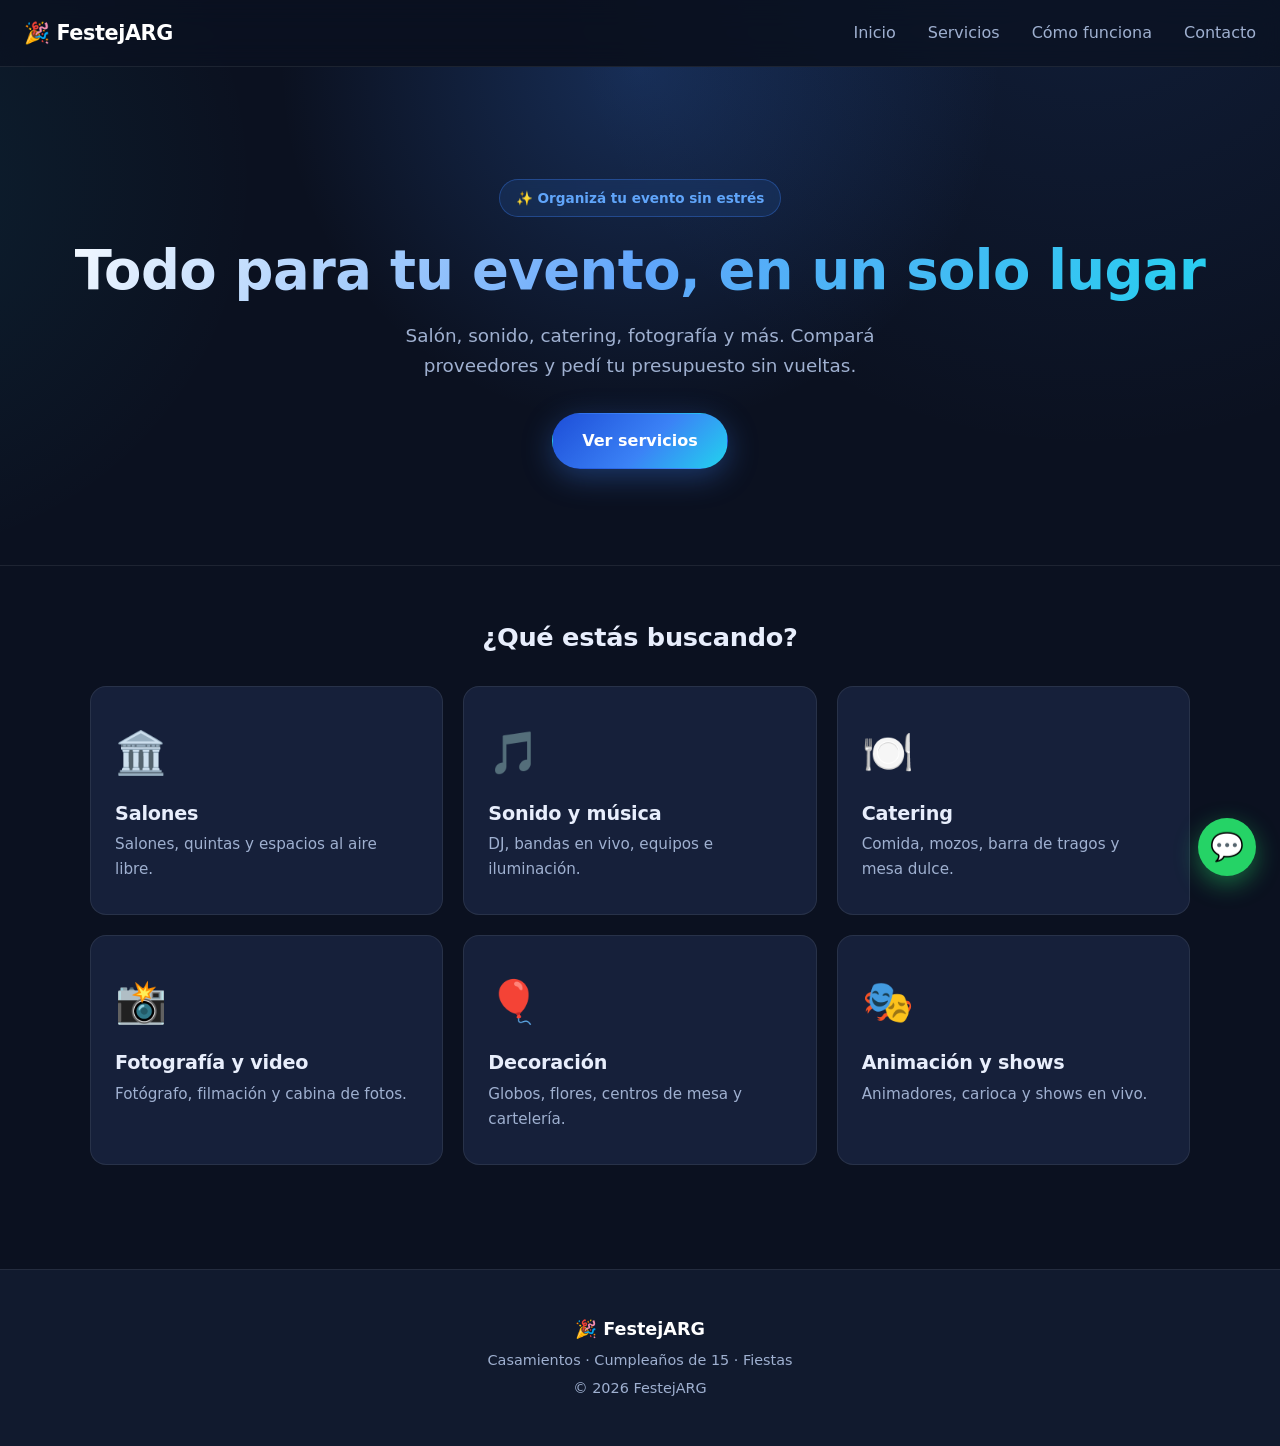
==== frontend/index.html @ 8a69b91c "Inicializa FestejARG: frontend completo con tema oscuro y datos de proveedores" ====
<!DOCTYPE html>
<html lang="es">
<head>
    <meta charset="UTF-8">
    <meta name="viewport" content="width=device-width, initial-scale=1.0">
    <title>FestejARG — Todo para tu evento en un solo lugar</title>
    <meta name="description" content="Contratá salón, sonido, catering, fotógrafo y más para tu casamiento, cumpleaños de 15 o fiesta.">
    <link rel="stylesheet" href="css/estilos.css">
</head>
<body>

    <!-- ===== HEADER (en todas las páginas) ===== -->
    <header class="header">
        <a href="index.html" class="logo">🎉 FestejARG</a>
        <nav class="nav" id="nav">
            <a href="index.html">Inicio</a>
            <a href="servicios.html">Servicios</a>
            <a href="como-funciona.html">Cómo funciona</a>
            <a href="contacto.html">Contacto</a>
        </nav>
        <button class="nav-toggle" id="navToggle" aria-label="Abrir menú">☰</button>
    </header>

    <main>
        <!-- ===== HERO ===== -->
        <section class="hero">
            <span class="hero-badge">✨ Organizá tu evento sin estrés</span>
            <h1>Todo para tu evento, en un solo lugar</h1>
            <p>Salón, sonido, catering, fotografía y más. Compará proveedores y pedí tu presupuesto sin vueltas.</p>
            <a href="servicios.html" class="btn btn-primary">Ver servicios</a>
        </section>

        <!-- ===== CATEGORÍAS ===== -->
        <section class="categorias">
            <h2>¿Qué estás buscando?</h2>
            <div class="grid-categorias" id="gridCategorias">
                <!-- Las tarjetas se generan desde js/datos.js -->
            </div>
        </section>
    </main>

    <!-- ===== FOOTER (en todas las páginas) ===== -->
    <footer class="footer">
        <p>🎉 FestejARG</p>
        <p>Casamientos · Cumpleaños de 15 · Fiestas</p>
        <p>&copy; 2026 FestejARG</p>
    </footer>

    <!-- ===== BOTÓN FLOTANTE WHATSAPP ===== -->
    <a href="https://wa.me/5490000000000" class="whatsapp-float" target="_blank" aria-label="Contactar por WhatsApp">💬</a>

    <script src="js/datos.js"></script>
    <script src="js/main.js"></script>
</body>
</html>
---- frontend/css/estilos.css ----
/* ============================================================
   FestejARG — Hoja de estilos
   Tema oscuro profesional con acentos en azul.
   Mobile-first + responsive.
   ============================================================ */

/* ===== Variables de marca ===== */
:root {
    /* Azules / tema oscuro */
    --azul:          #3b82f6;   /* azul principal (acento) */
    --azul-claro:    #60a5fa;   /* azul para hover / brillos */
    --azul-profundo: #1d4ed8;   /* azul fuerte */
    --cian:          #22d3ee;   /* acento secundario (degradés) */

    /* Fondos oscuros */
    --fondo:         #0b1120;   /* fondo general (casi negro azulado) */
    --fondo-2:       #111a2e;   /* fondo de secciones */
    --superficie:    #16203a;   /* tarjetas / superficies */
    --superficie-2:  #1c2947;   /* hover de superficies */
    --borde:         rgba(255, 255, 255, 0.08);

    /* Texto */
    --texto:         #e8eefc;   /* texto principal */
    --texto-suave:   #9fb0d0;   /* texto secundario */

    /* Efectos */
    --sombra:        0 10px 30px rgba(0, 0, 0, 0.45);
    --sombra-azul:   0 8px 30px rgba(59, 130, 246, 0.35);
    --radio:         16px;
    --grad: linear-gradient(135deg, var(--azul-profundo), var(--azul) 55%, var(--cian));
    --transicion:    0.25s ease;
}

/* ===== Reset ===== */
* { margin: 0; padding: 0; box-sizing: border-box; }

html { scroll-behavior: smooth; }

body {
    font-family: 'Segoe UI', system-ui, -apple-system, sans-serif;
    color: var(--texto);
    background: var(--fondo);
    line-height: 1.65;
    /* Sutil resplandor azul de fondo */
    background-image:
        radial-gradient(900px circle at 85% -10%, rgba(59, 130, 246, 0.12), transparent 60%),
        radial-gradient(700px circle at -10% 20%, rgba(34, 211, 238, 0.08), transparent 55%);
    background-attachment: fixed;
}

h1, h2, h3 { line-height: 1.25; letter-spacing: -0.01em; }

a { color: var(--azul-claro); }

/* ===== Header ===== */
.header {
    display: flex;
    align-items: center;
    justify-content: space-between;
    padding: 1rem 1.5rem;
    background: rgba(11, 17, 32, 0.72);
    backdrop-filter: blur(14px);
    -webkit-backdrop-filter: blur(14px);
    border-bottom: 1px solid var(--borde);
    color: #fff;
    position: sticky;
    top: 0;
    z-index: 100;
}

.logo {
    color: #fff;
    font-weight: 800;
    font-size: 1.3rem;
    text-decoration: none;
    letter-spacing: -0.02em;
}

.nav { display: none; flex-direction: column; gap: 0.75rem; }
.nav.abierto {
    display: flex;
    position: absolute;
    top: 100%;
    left: 0;
    right: 0;
    background: rgba(11, 17, 32, 0.96);
    backdrop-filter: blur(14px);
    padding: 1rem 1.5rem 1.25rem;
    border-bottom: 1px solid var(--borde);
}
.nav a {
    color: var(--texto-suave);
    text-decoration: none;
    font-weight: 500;
    transition: color var(--transicion);
}
.nav a:hover { color: #fff; }
.nav a.activo { color: var(--azul-claro); font-weight: 700; }

.nav-toggle {
    background: none; border: none; color: #fff;
    font-size: 1.6rem; cursor: pointer; line-height: 1;
}

/* ===== Hero ===== */
.hero {
    padding: 5rem 1.5rem 4.5rem;
    text-align: center;
    position: relative;
    overflow: hidden;
    border-bottom: 1px solid var(--borde);
}
.hero::before {
    content: "";
    position: absolute;
    inset: 0;
    background:
        radial-gradient(600px circle at 50% 0%, rgba(59, 130, 246, 0.25), transparent 60%);
    pointer-events: none;
}
.hero > * { position: relative; z-index: 1; }
.hero-badge {
    display: inline-block;
    margin-bottom: 1.25rem;
    padding: 0.4rem 1rem;
    font-size: 0.85rem;
    font-weight: 600;
    color: var(--azul-claro);
    background: rgba(59, 130, 246, 0.12);
    border: 1px solid rgba(59, 130, 246, 0.35);
    border-radius: 999px;
    backdrop-filter: blur(6px);
}
.hero h1 {
    font-size: 2.1rem;
    margin-bottom: 1rem;
    background: linear-gradient(120deg, #fff, var(--azul-claro), var(--cian));
    -webkit-background-clip: text;
    background-clip: text;
    -webkit-text-fill-color: transparent;
}
.hero p {
    color: var(--texto-suave);
    max-width: 560px;
    margin: 0 auto 2rem;
    font-size: 1.05rem;
}

/* ===== Botones ===== */
.btn {
    display: inline-block;
    padding: 0.85rem 1.8rem;
    border-radius: 999px;
    text-decoration: none;
    font-weight: 600;
    cursor: pointer;
    border: 1px solid transparent;
    transition: transform var(--transicion), box-shadow var(--transicion), background var(--transicion);
}
.btn-primary {
    background: var(--grad);
    color: #fff;
    box-shadow: var(--sombra-azul);
}
.btn-primary:hover { transform: translateY(-2px); box-shadow: 0 12px 36px rgba(59, 130, 246, 0.5); }

/* ===== Encabezado de página interna ===== */
.page-header {
    padding: 3.5rem 1.5rem 2.5rem;
    text-align: center;
    position: relative;
    border-bottom: 1px solid var(--borde);
    background: radial-gradient(700px circle at 50% -40%, rgba(59, 130, 246, 0.2), transparent 60%);
}
.page-header h1 {
    font-size: 2rem;
    margin-bottom: 0.6rem;
    background: linear-gradient(120deg, #fff, var(--azul-claro));
    -webkit-background-clip: text;
    background-clip: text;
    -webkit-text-fill-color: transparent;
}
.page-header p { color: var(--texto-suave); max-width: 640px; margin: 0 auto; }

.volver {
    display: inline-block;
    margin-top: 1.25rem;
    color: var(--azul-claro);
    text-decoration: none;
    font-weight: 600;
    transition: color var(--transicion);
}
.volver:hover { color: #fff; }

/* ===== Categorías ===== */
.categorias { padding: 3.5rem 1.5rem; text-align: center; }
.categorias h2 { margin-bottom: 2rem; font-size: 1.6rem; }

.grid-categorias {
    display: grid;
    grid-template-columns: 1fr;
    gap: 1.25rem;
    max-width: 1100px;
    margin: 0 auto;
}

.card-categoria {
    background: var(--superficie);
    border: 1px solid var(--borde);
    border-radius: var(--radio);
    padding: 2rem 1.5rem;
    text-decoration: none;
    color: var(--texto);
    text-align: left;
    position: relative;
    overflow: hidden;
    transition: transform var(--transicion), border-color var(--transicion), background var(--transicion);
}
.card-categoria::after {
    content: "";
    position: absolute;
    top: 0; left: 0; right: 0;
    height: 3px;
    background: var(--grad);
    transform: scaleX(0);
    transform-origin: left;
    transition: transform var(--transicion);
}
.card-categoria:hover {
    transform: translateY(-6px);
    border-color: rgba(59, 130, 246, 0.5);
    background: var(--superficie-2);
}
.card-categoria:hover::after { transform: scaleX(1); }
.card-categoria .icono {
    font-size: 2.6rem;
    display: inline-block;
    margin-bottom: 0.5rem;
}
.card-categoria h3 { margin: 0.4rem 0 0.4rem; font-size: 1.2rem; }
.card-categoria p { color: var(--texto-suave); font-size: 0.95rem; }

/* ===== Listado de proveedores ===== */
.listado { padding: 3rem 1.5rem; }

.grid-proveedores {
    display: grid;
    grid-template-columns: 1fr;
    gap: 1.25rem;
    max-width: 1100px;
    margin: 0 auto;
}

.card-proveedor {
    background: var(--superficie);
    border: 1px solid var(--borde);
    border-radius: var(--radio);
    padding: 1.6rem;
    text-decoration: none;
    color: var(--texto);
    transition: transform var(--transicion), border-color var(--transicion), background var(--transicion);
    display: flex;
    flex-direction: column;
    gap: 0.4rem;
}
.card-proveedor:hover {
    transform: translateY(-4px);
    border-color: rgba(59, 130, 246, 0.5);
    background: var(--superficie-2);
}
.card-proveedor h3 { color: #fff; font-size: 1.15rem; }
.card-proveedor .zona { font-size: 0.88rem; color: var(--texto-suave); }
.card-proveedor p { color: var(--texto-suave); font-size: 0.95rem; }
.card-proveedor .ver-mas { margin-top: 0.6rem; color: var(--azul-claro); font-weight: 600; }
.card-proveedor .precio-tag {
    color: var(--cian);
    font-weight: 700;
    font-size: 0.9rem;
    margin-top: 0.3rem;
}

.sin-resultados {
    grid-column: 1 / -1;
    text-align: center;
    background: var(--superficie);
    border: 1px solid var(--borde);
    border-radius: var(--radio);
    padding: 2.5rem;
    color: var(--texto-suave);
}
.sin-resultados a { color: var(--azul-claro); font-weight: 600; }

/* ===== Ficha de proveedor ===== */
.ficha {
    max-width: 840px;
    margin: 0 auto;
    padding: 2.5rem 1.5rem;
}
.ficha .volver { margin-bottom: 1.5rem; }

.ficha-cabecera {
    display: flex;
    align-items: center;
    gap: 1.5rem;
    flex-wrap: wrap;
    margin-bottom: 2rem;
    background: var(--superficie);
    border: 1px solid var(--borde);
    border-radius: var(--radio);
    padding: 1.75rem;
}
.ficha-imagen {
    font-size: 3.5rem;
    background: var(--grad);
    border-radius: var(--radio);
    width: 104px;
    height: 104px;
    display: flex;
    align-items: center;
    justify-content: center;
    box-shadow: var(--sombra-azul);
}
.ficha-cabecera h1 { color: #fff; font-size: 1.7rem; }
.ficha-cabecera .zona { color: var(--texto-suave); }
.etiqueta {
    display: inline-block;
    background: rgba(59, 130, 246, 0.18);
    color: var(--azul-claro);
    border: 1px solid rgba(59, 130, 246, 0.4);
    font-size: 0.78rem;
    font-weight: 600;
    padding: 0.25rem 0.8rem;
    border-radius: 999px;
    margin-top: 0.5rem;
}
.precio-desde {
    margin-top: 0.7rem;
    color: var(--cian);
    font-size: 1.05rem;
}
.precio-desde strong { color: #fff; }

.ficha-detalle {
    margin-bottom: 2rem;
    background: var(--superficie);
    border: 1px solid var(--borde);
    border-radius: var(--radio);
    padding: 1.75rem;
}
.ficha-detalle h2 { margin: 1.25rem 0 0.6rem; font-size: 1.15rem; color: var(--azul-claro); }
.ficha-detalle h2:first-child { margin-top: 0; }
.ficha-detalle ul { padding-left: 1.25rem; color: var(--texto-suave); }
.ficha-detalle li { margin: 0.3rem 0; }
.lista-destacados { list-style: none; padding-left: 0; }
.lista-destacados li {
    position: relative;
    padding-left: 1.6rem;
    margin: 0.45rem 0;
}
.lista-destacados li::before {
    content: "✓";
    position: absolute;
    left: 0;
    color: var(--cian);
    font-weight: 700;
}

/* Opciones / menús / combos detallados */
.ficha-opciones { margin-bottom: 2rem; }
.ficha-opciones > h2 { font-size: 1.15rem; color: var(--azul-claro); margin-bottom: 1rem; }
.grid-opciones {
    display: grid;
    grid-template-columns: 1fr;
    gap: 1rem;
}
.opcion {
    background: var(--superficie);
    border: 1px solid var(--borde);
    border-left: 3px solid var(--azul);
    border-radius: 12px;
    padding: 1.1rem 1.25rem;
    transition: border-color var(--transicion), background var(--transicion);
}
.opcion:hover { background: var(--superficie-2); border-left-color: var(--cian); }
.opcion h3 { color: #fff; font-size: 1.05rem; margin-bottom: 0.3rem; }
.opcion p { color: var(--texto-suave); font-size: 0.95rem; }

.ficha-acciones { display: flex; gap: 0.85rem; flex-wrap: wrap; }

.btn-form {
    background: var(--grad);
    color: #fff;
    border: none;
    box-shadow: var(--sombra-azul);
}
.btn-form:hover { transform: translateY(-2px); box-shadow: 0 12px 36px rgba(59, 130, 246, 0.5); }
.btn-wsp {
    background: rgba(37, 211, 102, 0.15);
    color: #4ade80;
    border: 1px solid rgba(37, 211, 102, 0.4);
}
.btn-wsp:hover { background: rgba(37, 211, 102, 0.25); transform: translateY(-2px); }

/* ===== Cómo funciona: pasos ===== */
.pasos {
    display: grid;
    grid-template-columns: 1fr;
    gap: 1.25rem;
    max-width: 1000px;
    margin: 0 auto;
    padding: 3rem 1.5rem;
}
.paso {
    background: var(--superficie);
    border: 1px solid var(--borde);
    border-radius: var(--radio);
    padding: 1.75rem;
    text-align: center;
    transition: transform var(--transicion), border-color var(--transicion);
}
.paso:hover { transform: translateY(-4px); border-color: rgba(59, 130, 246, 0.5); }
.paso-num {
    width: 52px;
    height: 52px;
    margin: 0 auto 1rem;
    background: var(--grad);
    color: #fff;
    border-radius: 50%;
    display: flex;
    align-items: center;
    justify-content: center;
    font-size: 1.4rem;
    font-weight: 800;
    box-shadow: var(--sombra-azul);
}
.paso h3 { margin-bottom: 0.5rem; color: #fff; }
.paso p { color: var(--texto-suave); font-size: 0.95rem; }

/* ===== Llamada a la acción ===== */
.cta {
    text-align: center;
    padding: 3.5rem 1.5rem;
    background: var(--fondo-2);
    border-top: 1px solid var(--borde);
    border-bottom: 1px solid var(--borde);
}
.cta h2 { margin-bottom: 1.5rem; font-size: 1.5rem; }
.cta .btn-primary { background: var(--grad); color: #fff; }

/* ===== Formulario de contacto ===== */
.form-wrap { padding: 3rem 1.5rem; }
.form {
    max-width: 580px;
    margin: 0 auto;
    background: var(--superficie);
    border: 1px solid var(--borde);
    border-radius: var(--radio);
    box-shadow: var(--sombra);
    padding: 2rem;
    display: flex;
    flex-direction: column;
}
.form label { font-weight: 600; margin: 0.9rem 0 0.35rem; color: var(--texto); }
.form input,
.form select,
.form textarea {
    padding: 0.8rem 1rem;
    background: var(--fondo-2);
    border: 1px solid var(--borde);
    border-radius: 10px;
    font-family: inherit;
    font-size: 1rem;
    color: var(--texto);
    transition: border-color var(--transicion), box-shadow var(--transicion);
}
.form input::placeholder,
.form textarea::placeholder { color: #5f6f8f; }
.form input:focus,
.form select:focus,
.form textarea:focus {
    outline: none;
    border-color: var(--azul);
    box-shadow: 0 0 0 3px rgba(59, 130, 246, 0.25);
}
.form select option { background: var(--fondo-2); color: var(--texto); }
.form .btn-form { margin-top: 1.5rem; width: 100%; text-align: center; }

.form-msg { margin-top: 1.1rem; text-align: center; font-weight: 600; }
.form-msg.ok { color: #4ade80; }
.form-msg.error { color: #f87171; }

/* ===== Footer ===== */
.footer {
    background: var(--fondo-2);
    color: var(--texto-suave);
    text-align: center;
    padding: 2.5rem 1.5rem;
    margin-top: 3rem;
    border-top: 1px solid var(--borde);
}
.footer p { margin: 0.3rem 0; font-size: 0.9rem; }
.footer p:first-child { color: #fff; font-weight: 700; font-size: 1.1rem; }

/* ===== Botón flotante WhatsApp ===== */
.whatsapp-float {
    position: fixed;
    bottom: 1.5rem;
    right: 1.5rem;
    background: #25d366;
    color: #fff;
    width: 58px;
    height: 58px;
    border-radius: 50%;
    display: flex;
    align-items: center;
    justify-content: center;
    font-size: 1.7rem;
    text-decoration: none;
    box-shadow: 0 8px 24px rgba(37, 211, 102, 0.45);
    z-index: 100;
    transition: transform var(--transicion);
}
.whatsapp-float:hover { transform: scale(1.1); }

/* ===== Responsive: tablet y desktop ===== */
@media (min-width: 768px) {
    .nav-toggle { display: none; }
    .nav {
        display: flex; flex-direction: row; gap: 2rem;
        position: static; background: none; padding: 0; border: none;
    }
    .hero { padding: 7rem 1.5rem 6rem; }
    .hero h1 { font-size: 3.4rem; }
    .hero p { font-size: 1.15rem; }
    .page-header h1 { font-size: 2.6rem; }
    .grid-categorias { grid-template-columns: repeat(3, 1fr); }
    .grid-proveedores { grid-template-columns: repeat(3, 1fr); }
    .pasos { grid-template-columns: repeat(4, 1fr); }
    .grid-opciones { grid-template-columns: repeat(2, 1fr); }
}
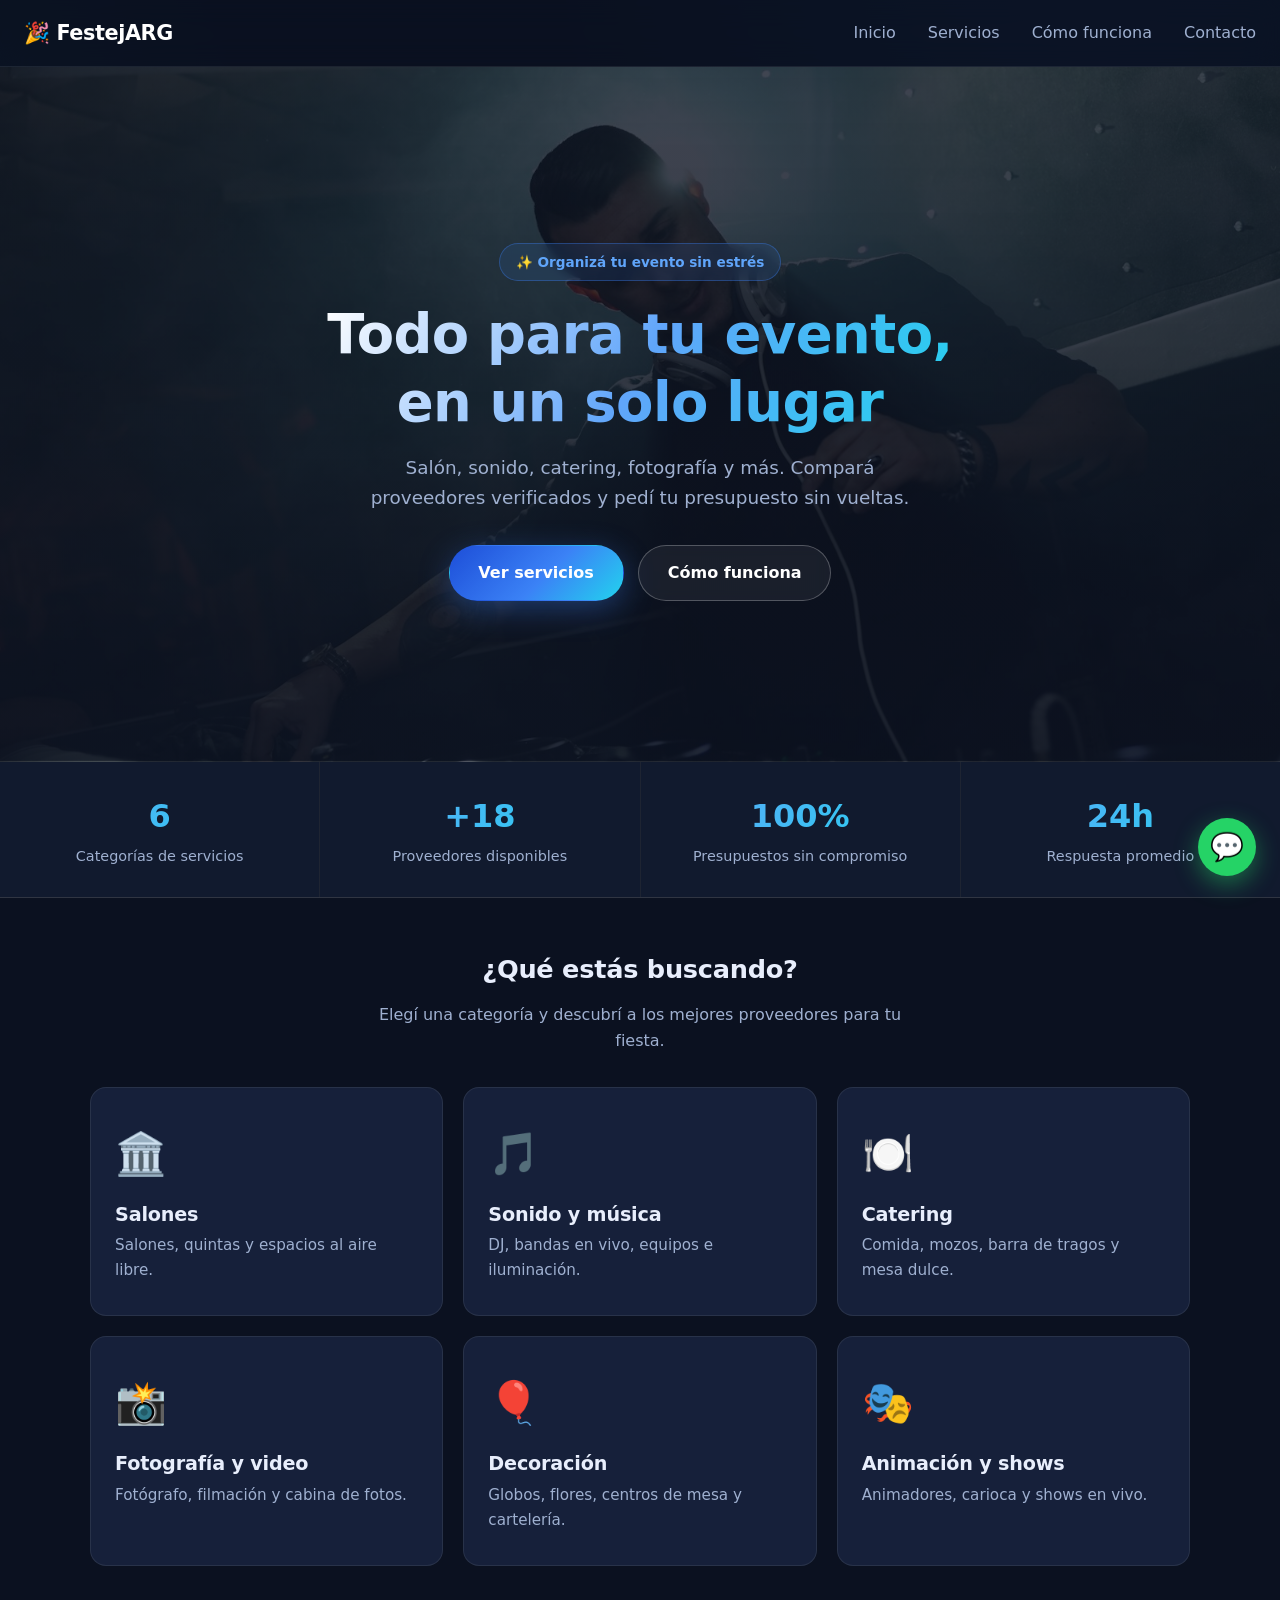
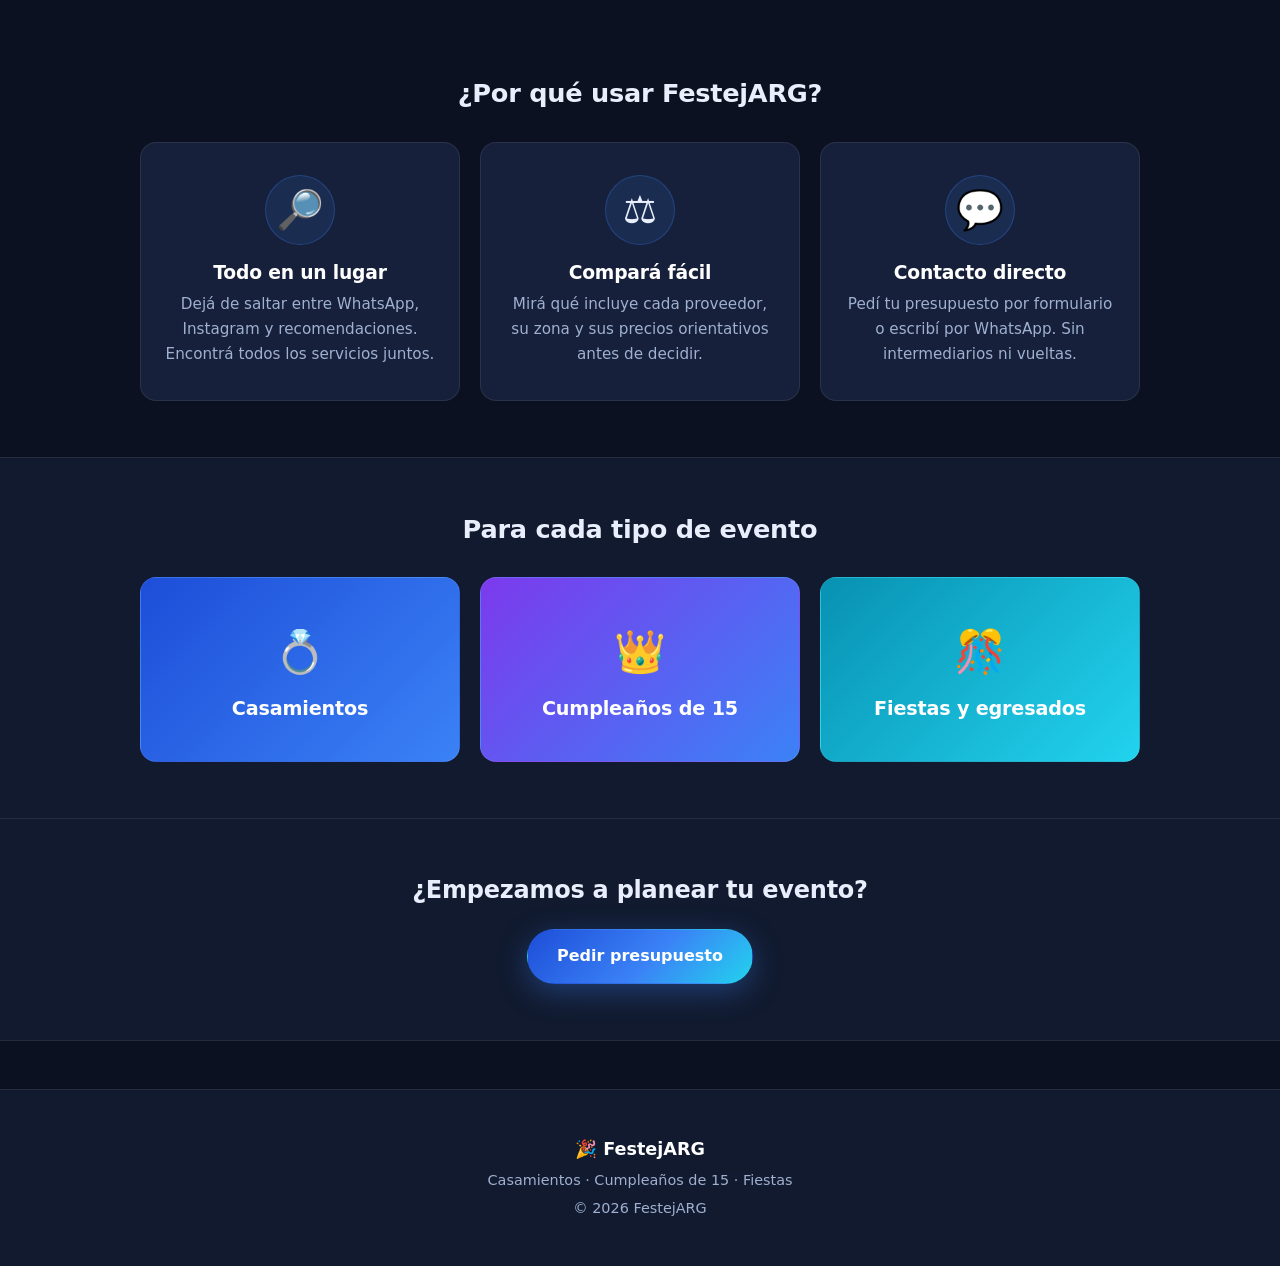
==== commit 8d36baa5: "Mejora el index: portada con bola de disco, estadisticas, beneficios y tipos de evento" ====
--- a/frontend/index.html
+++ b/frontend/index.html
@@ -22,20 +22,93 @@
     </header>
 
     <main>
-        <!-- ===== HERO ===== -->
-        <section class="hero">
-            <span class="hero-badge">✨ Organizá tu evento sin estrés</span>
-            <h1>Todo para tu evento, en un solo lugar</h1>
-            <p>Salón, sonido, catering, fotografía y más. Compará proveedores y pedí tu presupuesto sin vueltas.</p>
-            <a href="servicios.html" class="btn btn-primary">Ver servicios</a>
+        <!-- ===== HERO CON IMAGEN DE PORTADA ===== -->
+        <section class="hero hero-portada">
+            <div class="hero-contenido">
+                <span class="hero-badge">✨ Organizá tu evento sin estrés</span>
+                <h1>Todo para tu evento, en un solo lugar</h1>
+                <p>Salón, sonido, catering, fotografía y más. Compará proveedores verificados y pedí tu presupuesto sin vueltas.</p>
+                <div class="hero-acciones">
+                    <a href="servicios.html" class="btn btn-primary">Ver servicios</a>
+                    <a href="como-funciona.html" class="btn btn-ghost">Cómo funciona</a>
+                </div>
+            </div>
+        </section>
+
+        <!-- ===== FRANJA DE ESTADÍSTICAS ===== -->
+        <section class="stats">
+            <div class="stat">
+                <span class="stat-num">6</span>
+                <span class="stat-label">Categorías de servicios</span>
+            </div>
+            <div class="stat">
+                <span class="stat-num">+18</span>
+                <span class="stat-label">Proveedores disponibles</span>
+            </div>
+            <div class="stat">
+                <span class="stat-num">100%</span>
+                <span class="stat-label">Presupuestos sin compromiso</span>
+            </div>
+            <div class="stat">
+                <span class="stat-num">24h</span>
+                <span class="stat-label">Respuesta promedio</span>
+            </div>
         </section>
 
         <!-- ===== CATEGORÍAS ===== -->
         <section class="categorias">
             <h2>¿Qué estás buscando?</h2>
+            <p class="seccion-intro">Elegí una categoría y descubrí a los mejores proveedores para tu fiesta.</p>
             <div class="grid-categorias" id="gridCategorias">
                 <!-- Las tarjetas se generan desde js/datos.js -->
             </div>
+        </section>
+
+        <!-- ===== POR QUÉ ELEGIRNOS ===== -->
+        <section class="beneficios">
+            <h2>¿Por qué usar FestejARG?</h2>
+            <div class="grid-beneficios">
+                <article class="beneficio">
+                    <div class="beneficio-icono">🔎</div>
+                    <h3>Todo en un lugar</h3>
+                    <p>Dejá de saltar entre WhatsApp, Instagram y recomendaciones. Encontrá todos los servicios juntos.</p>
+                </article>
+                <article class="beneficio">
+                    <div class="beneficio-icono">⚖️</div>
+                    <h3>Compará fácil</h3>
+                    <p>Mirá qué incluye cada proveedor, su zona y sus precios orientativos antes de decidir.</p>
+                </article>
+                <article class="beneficio">
+                    <div class="beneficio-icono">💬</div>
+                    <h3>Contacto directo</h3>
+                    <p>Pedí tu presupuesto por formulario o escribí por WhatsApp. Sin intermediarios ni vueltas.</p>
+                </article>
+            </div>
+        </section>
+
+        <!-- ===== TIPOS DE EVENTO ===== -->
+        <section class="eventos">
+            <h2>Para cada tipo de evento</h2>
+            <div class="grid-eventos">
+                <div class="evento-card evento-casamiento">
+                    <span>💍</span>
+                    <h3>Casamientos</h3>
+                </div>
+                <div class="evento-card evento-15">
+                    <span>👑</span>
+                    <h3>Cumpleaños de 15</h3>
+                </div>
+                <div class="evento-card evento-fiesta">
+                    <span>🎊</span>
+                    <h3>Fiestas y egresados</h3>
+                </div>
+            </div>
+        </section>
+
+        <!-- ===== LLAMADA A LA ACCIÓN FINAL ===== -->
+        <section class="cta">
+            <h2>¿Empezamos a planear tu evento?</h2>
+            <a href="contacto.html" class="btn btn-primary">Pedir presupuesto</a>
         </section>
     </main>
 
--- a/frontend/css/estilos.css
+++ b/frontend/css/estilos.css
@@ -163,6 +163,130 @@
     box-shadow: var(--sombra-azul);
 }
 .btn-primary:hover { transform: translateY(-2px); box-shadow: 0 12px 36px rgba(59, 130, 246, 0.5); }
+.btn-ghost {
+    background: rgba(255, 255, 255, 0.06);
+    color: #fff;
+    border: 1px solid rgba(255, 255, 255, 0.25);
+    backdrop-filter: blur(6px);
+}
+.btn-ghost:hover { background: rgba(255, 255, 255, 0.14); transform: translateY(-2px); }
+
+/* ===== Hero con imagen de portada ===== */
+.hero-portada {
+    padding: 0;
+    min-height: 480px;
+    display: flex;
+    align-items: center;
+    justify-content: center;
+    text-align: center;
+    /* Overlay oscuro azulado + foto de bola de disco (Unsplash, libre de uso, guardada en img/) */
+    background:
+        linear-gradient(180deg, rgba(11, 17, 32, 0.78), rgba(11, 17, 32, 0.9)),
+        url('../img/portada.jpg');
+    background-size: cover;
+    background-position: center;
+}
+.hero-portada::before { display: none; }
+.hero-contenido {
+    max-width: 680px;
+    padding: 4rem 1.5rem;
+    position: relative;
+    z-index: 1;
+}
+.hero-acciones {
+    display: flex;
+    gap: 0.9rem;
+    justify-content: center;
+    flex-wrap: wrap;
+}
+
+/* ===== Franja de estadísticas ===== */
+.stats {
+    display: grid;
+    grid-template-columns: repeat(2, 1fr);
+    gap: 1px;
+    background: var(--borde);
+    border-bottom: 1px solid var(--borde);
+}
+.stat {
+    background: var(--fondo-2);
+    padding: 1.75rem 1rem;
+    text-align: center;
+}
+.stat-num {
+    display: block;
+    font-size: 2rem;
+    font-weight: 800;
+    background: linear-gradient(120deg, var(--azul-claro), var(--cian));
+    -webkit-background-clip: text;
+    background-clip: text;
+    -webkit-text-fill-color: transparent;
+}
+.stat-label { color: var(--texto-suave); font-size: 0.9rem; }
+
+/* ===== Intro de sección ===== */
+.seccion-intro {
+    color: var(--texto-suave);
+    max-width: 560px;
+    margin: -1rem auto 2rem;
+}
+
+/* ===== Beneficios (por qué elegirnos) ===== */
+.beneficios { padding: 3.5rem 1.5rem; text-align: center; }
+.beneficios h2 { margin-bottom: 2rem; font-size: 1.6rem; }
+.grid-beneficios {
+    display: grid;
+    grid-template-columns: 1fr;
+    gap: 1.25rem;
+    max-width: 1000px;
+    margin: 0 auto;
+}
+.beneficio {
+    background: var(--superficie);
+    border: 1px solid var(--borde);
+    border-radius: var(--radio);
+    padding: 2rem 1.5rem;
+    transition: transform var(--transicion), border-color var(--transicion);
+}
+.beneficio:hover { transform: translateY(-4px); border-color: rgba(59, 130, 246, 0.5); }
+.beneficio-icono {
+    font-size: 2.4rem;
+    width: 70px;
+    height: 70px;
+    margin: 0 auto 1rem;
+    display: flex;
+    align-items: center;
+    justify-content: center;
+    background: rgba(59, 130, 246, 0.12);
+    border: 1px solid rgba(59, 130, 246, 0.3);
+    border-radius: 50%;
+}
+.beneficio h3 { color: #fff; margin-bottom: 0.5rem; }
+.beneficio p { color: var(--texto-suave); font-size: 0.95rem; }
+
+/* ===== Tipos de evento ===== */
+.eventos { padding: 3.5rem 1.5rem; text-align: center; background: var(--fondo-2); border-top: 1px solid var(--borde); }
+.eventos h2 { margin-bottom: 2rem; font-size: 1.6rem; }
+.grid-eventos {
+    display: grid;
+    grid-template-columns: 1fr;
+    gap: 1.25rem;
+    max-width: 1000px;
+    margin: 0 auto;
+}
+.evento-card {
+    border-radius: var(--radio);
+    padding: 2.5rem 1.5rem;
+    color: #fff;
+    position: relative;
+    overflow: hidden;
+    border: 1px solid var(--borde);
+}
+.evento-card span { font-size: 2.6rem; display: block; margin-bottom: 0.6rem; }
+.evento-card h3 { font-size: 1.2rem; }
+.evento-casamiento { background: linear-gradient(135deg, #1d4ed8, #3b82f6); }
+.evento-15 { background: linear-gradient(135deg, #7c3aed, #3b82f6); }
+.evento-fiesta { background: linear-gradient(135deg, #0891b2, #22d3ee); }
 
 /* ===== Encabezado de página interna ===== */
 .page-header {
@@ -537,4 +661,8 @@
     .grid-proveedores { grid-template-columns: repeat(3, 1fr); }
     .pasos { grid-template-columns: repeat(4, 1fr); }
     .grid-opciones { grid-template-columns: repeat(2, 1fr); }
-}
+    .stats { grid-template-columns: repeat(4, 1fr); }
+    .grid-beneficios { grid-template-columns: repeat(3, 1fr); }
+    .grid-eventos { grid-template-columns: repeat(3, 1fr); }
+    .hero-portada { min-height: 560px; }
+}
